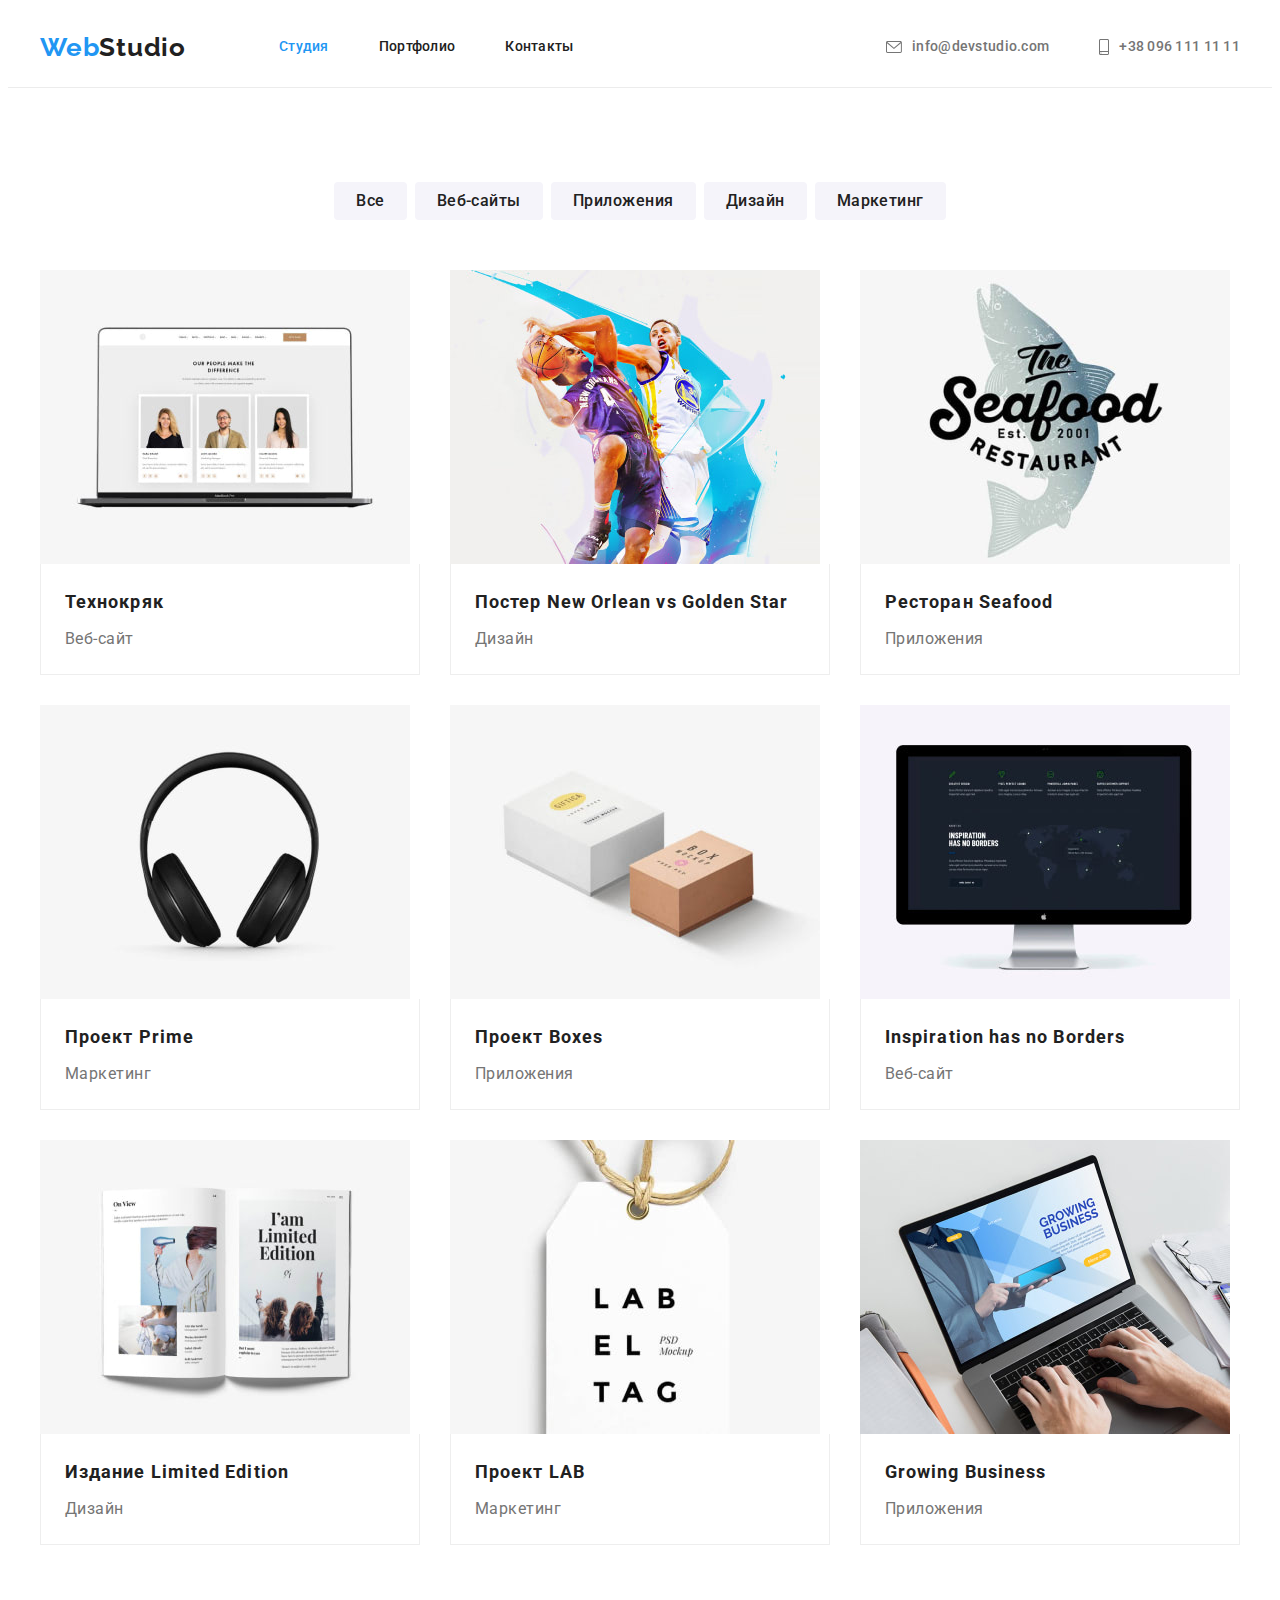
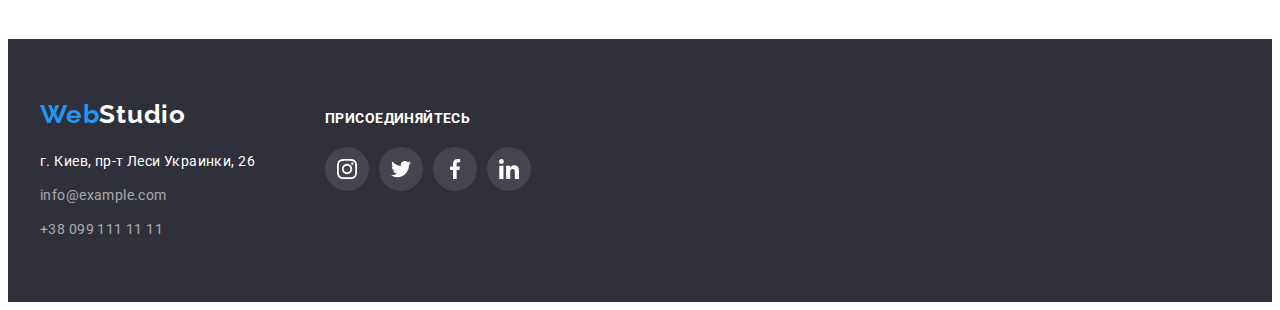
==== portfolio.html @ 2819d321 "copy hw-04" ====
<!DOCTYPE html>
<html lang="ru">
  <head>
    <meta charset="UTF-8" />
    <meta http-equiv="X-UA-Compatible" content="IE=edge" />
    <meta name="viewport" content="width=device-width, initial-scale=1.0" />
    <link
      href="https://fonts.googleapis.com/css2?family=Raleway:wght@700&family=Roboto:wght@400;500;700;900&display=swap"
      rel="stylesheet"
    />
    <link
      rel="stylesheet"
      href="https://cdnjs.cloudflare.com/ajax/libs/modern-normalize/1.1.0/modern-normalize.min.css"
      integrity="sha512-wpPYUAdjBVSE4KJnH1VR1HeZfpl1ub8YT/NKx4PuQ5NmX2tKuGu6U/JRp5y+Y8XG2tV+wKQpNHVUX03MfMFn9Q=="
      crossorigin="anonymous"
      referrerpolicy="no-referrer"
    />
    <link rel="stylesheet" href="./css/styles.css" />
    <title>Портфолио</title>
  </head>
  <body>
    <header class="header-page">
      <div class="container header-content">
        <!--Logo-->
        <a href="./index.html" class="logo">Web<span class="logo-primary">Studio</span> </a>

        <!--Navigation-->
        <nav>
          <ul class="site-nav">
            <li class="nav-item">
              <a href="./index.html" class="link current link-nav">Студия</a>
            </li>
            <li class="nav-item"><a href="./portfolio.html" class="link link-nav">Портфолио</a></li>
            <li class="nav-item"><a href="" class="link link-nav">Контакты</a></li>
          </ul>
        </nav>

        <!--Contacts-->
        <ul class="header-contacts">
          <li class="header-contact">
            <a class="link header-contact-link" href="mailto:info@devstudio.com"
              ><svg class="contact-icon" width="16" height="12">
                <use href="./images/symbol-defs.svg#icon-envelope"></use></svg
              >info@devstudio.com</a
            >
          </li>
          <li class="header-contact">
            <a class="link header-contact-link" href="tel:+380961111111"
              ><svg class="contact-icon" width="10" height="16">
                <use href="./images/symbol-defs.svg#icon-smartphone"></use></svg
              >+38 096 111 11 11</a
            >
          </li>
        </ul>
      </div>
    </header>
    <main>
      <section class="portfolio section">
        <div class="container">
          <h1 class="visually-hidden">Примеры работ</h1>
          <ul class="filter-list">
            <li class="filter-item"><button class="filter-btn" type="button">Все</button></li>
            <li class="filter-item"><button class="filter-btn" type="button">Веб-сайты</button></li>
            <li class="filter-item">
              <button class="filter-btn" type="button">Приложения</button>
            </li>
            <li class="filter-item"><button class="filter-btn" type="button">Дизайн</button></li>
            <li class="filter-item"><button class="filter-btn" type="button">Маркетинг</button></li>
          </ul>

          <ul class="portfolio-list">
            <li class="portfolio-item">
              <a href="" class="link-portfolio"
                ><img src="./images/portfolio/techno.jpg" alt="Технокряк" width="370" />
                <div class="portfolio-content">
                  <h2 class="portfolio-title">Технокряк</h2>
                  <p class="portfolio-text">Веб-сайт</p>
                </div></a
              >
            </li>
            <li class="portfolio-item">
              <a href="" class="link-portfolio"
                ><img
                  src="./images/portfolio/new-orlean.jpg"
                  alt="Постер New Orlean vs Golden Star"
                  width="370"
                />
                <div class="portfolio-content">
                  <h2 class="portfolio-title">Постер New Orlean vs Golden Star</h2>
                  <p class="portfolio-text">Дизайн</p>
                </div></a
              >
            </li>
            <li class="portfolio-item">
              <a href="" class="link-portfolio"
                ><img src="./images/portfolio/seafood.jpg" alt="Ресторан Seafood" width="370" />
                <div class="portfolio-content">
                  <h2 class="portfolio-title">Ресторан Seafood</h2>
                  <p class="portfolio-text">Приложения</p>
                </div>
              </a>
            </li>
            <li class="portfolio-item">
              <a href="" class="link-portfolio"
                ><img src="./images/portfolio/prime.jpg" alt="Проект Prime" width="370" />
                <div class="portfolio-content">
                  <h2 class="portfolio-title">Проект Prime</h2>
                  <p class="portfolio-text">Маркетинг</p>
                </div></a
              >
            </li>
            <li class="portfolio-item">
              <a href="" class="link-portfolio"
                ><img src="./images/portfolio/boxes.jpg" alt="Проект Boxes" width="370" />
                <div class="portfolio-content">
                  <h2 class="portfolio-title">Проект Boxes</h2>
                  <p class="portfolio-text">Приложения</p>
                </div></a
              >
            </li>
            <li class="portfolio-item">
              <a href="" class="link-portfolio"
                ><img
                  src="./images/portfolio/borders.jpg"
                  alt="Inspiration has no Borders"
                  width="370"
                />
                <div class="portfolio-content">
                  <h2 class="portfolio-title">Inspiration has no Borders</h2>
                  <p class="portfolio-text">Веб-сайт</p>
                </div></a
              >
            </li>
            <li class="portfolio-item">
              <a href="" class="link-portfolio"
                ><img
                  src="./images/portfolio/limited-editional.jpg"
                  alt="Издание Limited Edition"
                  width="370"
                />
                <div class="portfolio-content">
                  <h2 class="portfolio-title">Издание Limited Edition</h2>
                  <p class="portfolio-text">Дизайн</p>
                </div>
              </a>
            </li>
            <li class="portfolio-item">
              <a href="" class="link-portfolio"
                ><img src="./images/portfolio/lab.jpg" alt="Проект LAB" width="370" />
                <div class="portfolio-content">
                  <h2 class="portfolio-title">Проект LAB</h2>
                  <p class="portfolio-text">Маркетинг</p>
                </div></a
              >
            </li>
            <li class="portfolio-item">
              <a href="" class="link-portfolio"
                ><img src="./images/portfolio/growing.jpg" alt="Growing Business" width="370" />
                <div class="portfolio-content">
                  <h2 class="portfolio-title">Growing Business</h2>
                  <p class="portfolio-text">Приложения</p>
                </div></a
              >
            </li>
          </ul>
        </div>
      </section>
    </main>
    <footer class="footer-page">
      <div class="container footer-container">
        <div class="address-wrap">
          <a class="logo logo-footer" href="./index.html"
            >Web<span class="logo-secondary">Studio</span></a
          >
          <address>
            <ul class="contact-list">
              <li class="contact-item">
                <a
                  class="footer-address"
                  target="_blank"
                  rel="noopener noreferrer nofollow"
                  href="https://goo.gl/maps/fvT6WCYQJmj6T4Yx8"
                  >г. Киев, пр-т Леси Украинки, 26</a
                >
              </li>
              <li class="contact-item">
                <a class="footer-contact" href="mailto:info@example.com">info@example.com</a>
              </li>
              <li class="contact-item">
                <a class="footer-contact" href="tel:+380991111111">+38 099 111 11 11</a>
              </li>
            </ul>
          </address>
        </div>
        <div>
          <h2 class="title-social">присоединяйтесь</h2>
          <ul class="footer-social">
            <li>
              <a
                href=""
                class="link social-link footer-social-link"
                target="_blank"
                rel="noopener noreferrer nofollow"
                aria-label="instagram"
                ><svg class="social-icon footer-social-icon">
                  <use href="./images/symbol-defs.svg#icon-instagram"></use></svg
              ></a>
            </li>
            <li>
              <a
                href=""
                class="link social-link footer-social-link"
                target="_blank"
                rel="noopener noreferrer nofollow"
                aria-label="twitter"
                ><svg class="social-icon footer-social-icon">
                  <use href="./images/symbol-defs.svg#icon-twitter"></use></svg
              ></a>
            </li>
            <li>
              <a
                href=""
                class="link social-link footer-social-link"
                target="_blank"
                rel="noopener noreferrer nofollow"
                aria-label="facebook"
                ><svg class="social-icon footer-social-icon">
                  <use href="./images/symbol-defs.svg#icon-facebook"></use></svg
              ></a>
            </li>
            <li>
              <a
                href=""
                class="link social-link footer-social-link"
                target="_blank"
                rel="noopener noreferrer nofollow"
                aria-label="linkedin"
                ><svg class="social-icon footer-social-icon">
                  <use href="./images/symbol-defs.svg#icon-linkedin"></use></svg
              ></a>
            </li>
          </ul>
        </div>
      </div>
    </footer>
  </body>
</html>
---- css/styles.css ----
:root {
  --secondary-text-color: #ffffff;
  --primary-text-color: #212121;
  --tertiary-text-color: #757575;
  --hover-text-color: #2196f3;
  --primary-bg-color: #ffffff;
  --secondary-bg-color: #2f303a;
  --tertiary-bg-color: #f5f4fa;
  --hover-bg-color: #188ce8;
  --logo-primary-color: #000000;
  --icon-color: #afb1b8;
}

body {
  font-family: 'Roboto', sans-serif;
  font-size: 14px;
  color: var(--primary-text-color);
}

p,
h1,
h2,
h3,
h4,
h5,
h6 {
  margin: 0;
}

ul {
  margin: 0;
  padding-left: 0;
  list-style: none;
}

img {
  display: block;
  max-width: 100%;
  height: auto;
}

.container {
  max-width: 1200px;
  padding-left: 15px;
  padding-right: 15px;
  margin-left: auto;
  margin-right: auto;
}

.link {
  text-decoration: none;
  font-weight: 500;
  line-height: 1.14;
  letter-spacing: 0.02em;
  color: var(--primary-text-color);
}

.link:hover,
.link:focus {
  color: var(--hover-text-color);
}

.current {
  color: var(--hover-text-color);
}

.visually-hidden {
  position: absolute;
  white-space: nowrap;
  width: 1px;
  height: 1px;
  overflow: hidden;
  border: 0;
  padding: 0;
  clip: rect(0 0 0 0);
  clip-path: inset(50%);
  margin: -1px;
}

/* HOME */
/* -----------------HEADER---------------------- */
.header-page {
  border-bottom: 1px solid #ececec;
}
.header-content {
  display: flex;
  align-items: center;
}
.logo {
  display: block;
  padding-top: 24px;
  padding-bottom: 24px;
  margin-right: 93px;

  font-family: 'Raleway', sans-serif;
  font-weight: 700;
  font-size: 26px;
  line-height: 1.19;
  text-decoration: none;
  letter-spacing: 0.03em;
  color: var(--hover-text-color);
}

.logo-primary {
  color: var(--primary-text-color);
}

.site-nav {
  display: flex;
  column-gap: 50px;
}

.link-nav {
  display: block;
  padding-top: 24px;
  padding-bottom: 24px;
}

.header-contacts {
  display: flex;
  margin-left: auto;
  column-gap: 50px;
}

.header-contact-link {
  display: flex;
  justify-content: center;
  align-items: center;
  gap: 10px;
  padding-top: 24px;
  padding-bottom: 24px;
  color: var(--tertiary-text-color);
}

.contact-icon {
  fill: currentColor;
}

/* -----------------MAIN-------------------------- */
.section {
  padding-top: 94px;
  padding-bottom: 94px;
}

.section-title {
  margin-bottom: 50px;
  font-size: 36px;
  line-height: 1.16;
  text-align: center;
  letter-spacing: 0.03em;
}

/* HERO */
.hero {
  max-width: 1600px;
  margin: 0 auto;
  padding: 200px 0;
  background-color: var(--secondary-bg-color);
  background-image: linear-gradient(rgba(47, 48, 58, 0.4), rgba(47, 48, 58, 0.4)),
    url(../images/bg-hero.png);
  background-repeat: no-repeat;
  background-size: cover;
  background-position: center;
}
.hero-title {
  margin-left: auto;
  margin-right: auto;
  margin-bottom: 30px;
  max-width: 696px;

  font-weight: 900;
  font-size: 44px;
  line-height: 1.36;
  text-align: center;
  letter-spacing: 0.06em;
  text-transform: uppercase;
  color: var(--secondary-text-color);
}

.hero-button {
  display: block;
  margin-left: auto;
  margin-right: auto;
  padding: 10px 32px;
  border-radius: 4px;
  box-shadow: 0px 4px 4px rgba(0, 0, 0, 0.15);
  border: none;

  font-weight: 700;
  font-size: 16px;
  line-height: 1.88;
  text-align: center;
  letter-spacing: 0.06em;
  color: var(--secondary-text-color);
  cursor: pointer;

  background-color: var(--hover-text-color);
}

.hero-button:focus,
.hero-button:hover {
  background-color: var(--hover-bg-color);
}

/*Features*/

.features {
  padding-bottom: 0;
}

.feature-list {
  display: flex;
  gap: 30px;
  flex-wrap: wrap;
}

.feature-item {
  width: calc((100% - 90px) / 4);
}

.feature-wrap-icon {
  display: flex;
  justify-content: center;
  align-items: center;
  height: 120px;
  margin-bottom: 30px;
  background: var(--tertiary-bg-color);
  border-radius: 4px;
}

.feature-icon {
  width: 70px;
  height: 70px;
}
.feature-title {
  margin-bottom: 10px;

  line-height: 1.14;
  font-size: 14px;
  letter-spacing: 0.03em;
  text-transform: uppercase;
}

.feature-text {
  line-height: 1.71;
  letter-spacing: 0.03em;
  color: var(--tertiary-text-color);
}

/* -----------------What are we doing---------------------- */

.example-list {
  display: flex;
  gap: 30px;
  flex-wrap: wrap;
}

.example-item {
  width: calc((100% - 60px) / 3);
}

/* -----------------Team---------------------- */
.team {
  background-color: var(--tertiary-bg-color);
}

.team-list {
  display: flex;
  flex-wrap: wrap;
  gap: 30px;
}

.team-item {
  width: calc((100% - 90px) / 4);
  box-shadow: 0px 1px 3px rgba(0, 0, 0, 0.12), 0px 1px 1px rgba(0, 0, 0, 0.14),
    0px 2px 1px rgba(0, 0, 0, 0.2);
  border-radius: 0px 0px 4px 4px;

  background-color: var(--primary-bg-color);
}
.team-content {
  padding: 30px 0;
}

.team-title {
  margin-bottom: 10px;

  font-weight: 500;
  font-size: 16px;
  line-height: 1.19;
  letter-spacing: 0.03em;
  text-align: center;
}

.team-text {
  margin-bottom: 16px;
  font-size: 16px;
  line-height: 1.19;
  text-align: center;
  letter-spacing: 0.03em;
  color: var(--tertiary-text-color);
}

.social-list {
  display: flex;
  justify-content: center;
  align-items: center;
  gap: 10px;
}

.social-link {
  display: flex;
  justify-content: center;
  align-items: center;
  width: 44px;
  height: 44px;
  border-radius: 50%;
  color: var(--icon-color);
}

.social-link:hover,
.social-link:focus {
  background-color: var(--hover-text-color);
  color: var(--primary-bg-color);
}

.social-icon {
  width: 20px;
  height: 20px;
  fill: currentColor;
}

/* Our clients */
.clients {
  display: flex;
  gap: 30px;
}

.client {
  height: 92px;
  width: calc((100% - 150px) / 6);
}
.client-link {
  width: 100%;
  height: 100%;
  display: flex;
  align-items: center;
  justify-content: center;

  border: 1px solid var(--icon-color);
  border-radius: 4px;
  color: var(--icon-color);
}

.client-link:hover,
.client-link:focus {
  border-color: var(--hover-text-color);
}

.client-icon {
  width: 106px;
  height: 60px;

  fill: currentColor;
}
/* -----------------Footer---------------------- */
.footer-page {
  padding-top: 60px;
  padding-bottom: 60px;

  background-color: var(--secondary-bg-color);
}
.footer-container {
  display: flex;
  align-items: baseline;
}

.address-wrap {
  margin-right: 70px;
}
.logo-footer {
  padding: 0;
  margin-bottom: 20px;
  margin-right: 0;
}
.logo-secondary {
  color: var(--secondary-text-color);
}

.contact-item:not(:last-child) {
  margin-bottom: 10px;
}

.footer-address {
  text-decoration: none;
  font-style: normal;
  line-height: 1.71;
  letter-spacing: 0.03em;
  color: var(--secondary-text-color);
}

.footer-contact {
  text-decoration: none;
  font-style: normal;
  line-height: 1.71;
  letter-spacing: 0.03em;
  color: rgba(255, 255, 255, 0.6);
}
.footer-address:hover,
.footer-address:focus,
.footer-contact:hover,
.footer-contact:focus {
  color: var(--hover-text-color);
}

.title-social {
  margin-bottom: 20px;
  color: var(--primary-bg-color);
  text-transform: uppercase;
  font-size: 14px;
  line-height: 1.14;
  letter-spacing: 0.03em;
}

.footer-social {
  gap: 10px;
  display: flex;
}

.footer-social-link {
  background-color: rgba(255, 255, 255, 0.1);
  color: var(--primary-bg-color);
}
.footer-social-link:focus,
.footer-social-link:hover {
  background-color: var(--hover-text-color);
}

.footer-social-icon {
  fill: currentColor;
}

/* PORTFOLIO */

.filter-list {
  display: flex;
  margin-bottom: 50px;
  justify-content: center;
}

.filter-item:not(:last-child) {
  margin-right: 8px;
}

.filter-btn {
  display: block;
  padding: 6px 22px;
  border-radius: 4px;
  border: none;

  font-family: inherit;
  font-weight: 500;
  font-size: 16px;
  line-height: 1.62;
  text-align: center;
  letter-spacing: 0.03em;
  color: var(--primary-text-color);
  cursor: pointer;

  background-color: var(--tertiary-bg-color);
}

.filter-btn:focus,
.filter-btn:hover {
  color: var(--secondary-text-color);
  background-color: var(--hover-text-color);
  box-shadow: 0px 3px 1px rgba(0, 0, 0, 0.1), 0px 1px 2px rgba(0, 0, 0, 0.08),
    0px 2px 2px rgba(0, 0, 0, 0.12);
}

.portfolio-list {
  display: flex;
  flex-wrap: wrap;
  gap: 30px;
}

.portfolio-item {
  width: calc((100% - 60px) / 3);
}

.link-portfolio {
  display: block;
  text-decoration: none;
}

.link-portfolio:hover,
.link-portfolio:focus {
  box-shadow: 0px 1px 1px rgba(0, 0, 0, 0.12), 0px 4px 4px rgba(0, 0, 0, 0.06),
    1px 4px 6px rgba(0, 0, 0, 0.16);
}

.portfolio-content {
  padding: 20px 24px;
  border-left: 1px solid #eeeeee;
  border-right: 1px solid #eeeeee;
  border-bottom: 1px solid #eeeeee;
}

.portfolio-title {
  margin-bottom: 4px;
  font-size: 18px;
  line-height: 2;
  letter-spacing: 0.06em;
  color: var(--primary-text-color);
}

.portfolio-text {
  font-size: 16px;
  line-height: 1.88;
  letter-spacing: 0.03em;
  color: var(--tertiary-text-color);
}
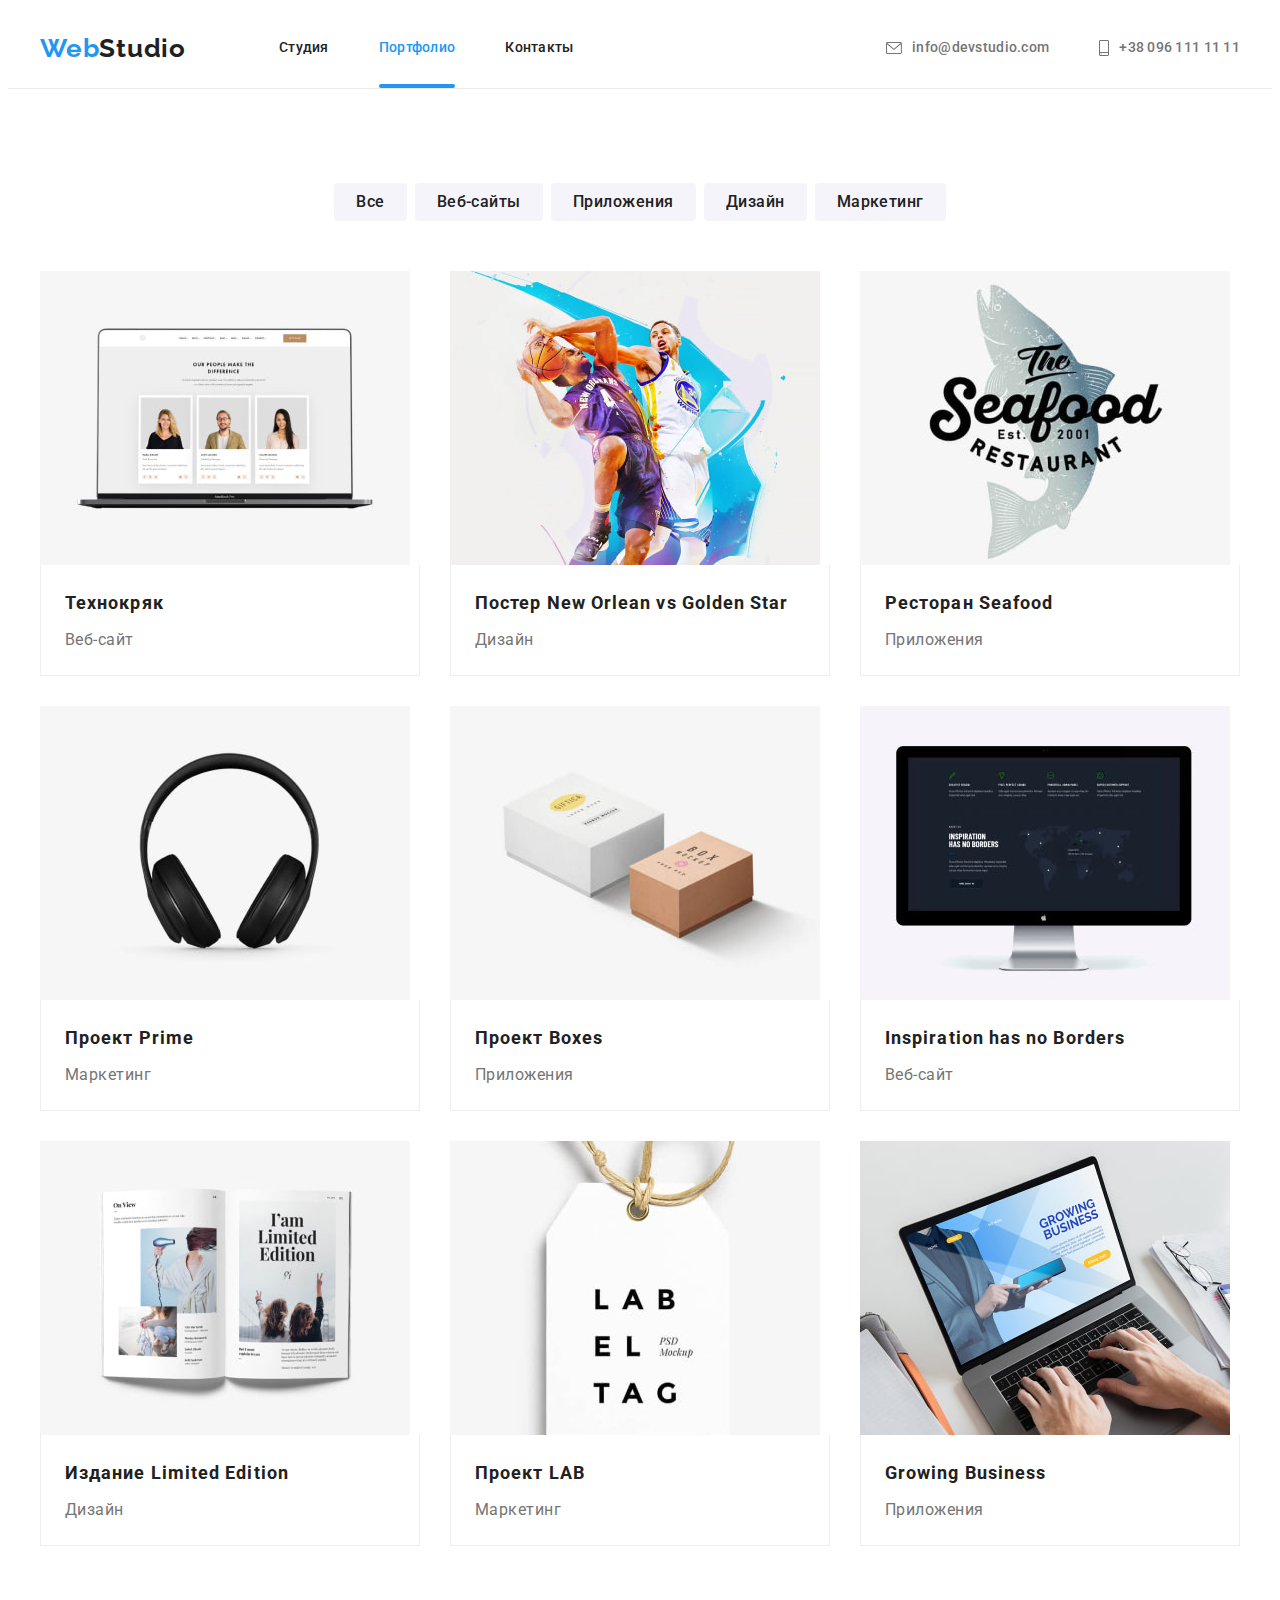
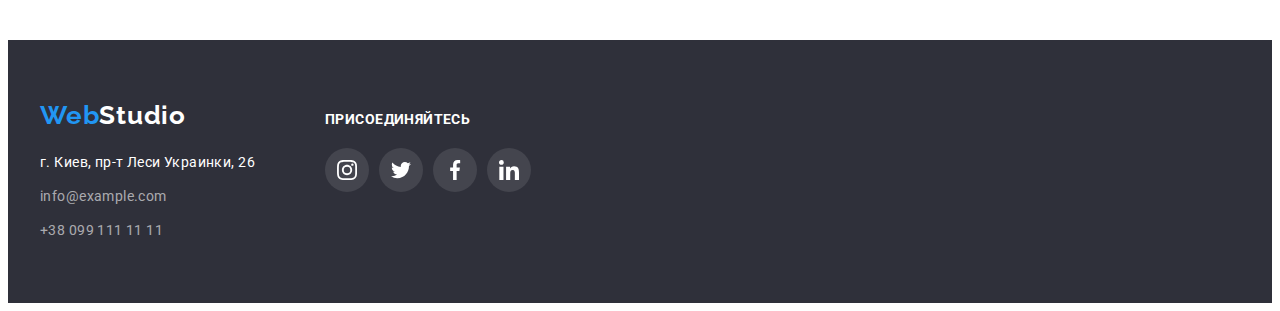
==== commit 83ba499d: "add animation" ====
--- a/portfolio.html
+++ b/portfolio.html
@@ -28,9 +28,11 @@
         <nav>
           <ul class="site-nav">
             <li class="nav-item">
-              <a href="./index.html" class="link current link-nav">Студия</a>
-            </li>
-            <li class="nav-item"><a href="./portfolio.html" class="link link-nav">Портфолио</a></li>
+              <a href="./index.html" class="link link-nav">Студия</a>
+            </li>
+            <li class="nav-item">
+              <a href="./portfolio.html" class="link current link-nav">Портфолио</a>
+            </li>
             <li class="nav-item"><a href="" class="link link-nav">Контакты</a></li>
           </ul>
         </nav>
@@ -70,8 +72,15 @@
 
           <ul class="portfolio-list">
             <li class="portfolio-item">
-              <a href="" class="link-portfolio"
-                ><img src="./images/portfolio/techno.jpg" alt="Технокряк" width="370" />
+              <a href="" class="link-portfolio">
+                <div class="portfolio-thumb">
+                  <img src="./images/portfolio/techno.jpg" alt="Технокряк" width="370" />
+                  <p class="portfolio-text-overlay">
+                    Ресурс предлагает комплексные предложения с разным уровнем функционала и
+                    сервисов. Все это позволит посетителю получить исчерпывающие сведения о компании
+                    или частном лице.
+                  </p>
+                </div>
                 <div class="portfolio-content">
                   <h2 class="portfolio-title">Технокряк</h2>
                   <p class="portfolio-text">Веб-сайт</p>
@@ -79,12 +88,19 @@
               >
             </li>
             <li class="portfolio-item">
-              <a href="" class="link-portfolio"
-                ><img
-                  src="./images/portfolio/new-orlean.jpg"
-                  alt="Постер New Orlean vs Golden Star"
-                  width="370"
-                />
+              <a href="" class="link-portfolio">
+                <div class="portfolio-thumb">
+                  <img
+                    src="./images/portfolio/new-orlean.jpg"
+                    alt="Постер New Orlean vs Golden Star"
+                    width="370"
+                  />
+                  <p class="portfolio-text-overlay">
+                    Ресурс предлагает комплексные предложения с разным уровнем функционала и
+                    сервисов. Все это позволит посетителю получить исчерпывающие сведения о компании
+                    или частном лице.
+                  </p>
+                </div>
                 <div class="portfolio-content">
                   <h2 class="portfolio-title">Постер New Orlean vs Golden Star</h2>
                   <p class="portfolio-text">Дизайн</p>
@@ -92,8 +108,15 @@
               >
             </li>
             <li class="portfolio-item">
-              <a href="" class="link-portfolio"
-                ><img src="./images/portfolio/seafood.jpg" alt="Ресторан Seafood" width="370" />
+              <a href="" class="link-portfolio">
+                <div class="portfolio-thumb">
+                  <img src="./images/portfolio/seafood.jpg" alt="Ресторан Seafood" width="370" />
+                  <p class="portfolio-text-overlay">
+                    Ресурс предлагает комплексные предложения с разным уровнем функционала и
+                    сервисов. Все это позволит посетителю получить исчерпывающие сведения о компании
+                    или частном лице.
+                  </p>
+                </div>
                 <div class="portfolio-content">
                   <h2 class="portfolio-title">Ресторан Seafood</h2>
                   <p class="portfolio-text">Приложения</p>
@@ -101,8 +124,15 @@
               </a>
             </li>
             <li class="portfolio-item">
-              <a href="" class="link-portfolio"
-                ><img src="./images/portfolio/prime.jpg" alt="Проект Prime" width="370" />
+              <a href="" class="link-portfolio">
+                <div class="portfolio-thumb">
+                  <img src="./images/portfolio/prime.jpg" alt="Проект Prime" width="370" />
+                  <p class="portfolio-text-overlay">
+                    Ресурс предлагает комплексные предложения с разным уровнем функционала и
+                    сервисов. Все это позволит посетителю получить исчерпывающие сведения о компании
+                    или частном лице.
+                  </p>
+                </div>
                 <div class="portfolio-content">
                   <h2 class="portfolio-title">Проект Prime</h2>
                   <p class="portfolio-text">Маркетинг</p>
@@ -110,8 +140,15 @@
               >
             </li>
             <li class="portfolio-item">
-              <a href="" class="link-portfolio"
-                ><img src="./images/portfolio/boxes.jpg" alt="Проект Boxes" width="370" />
+              <a href="" class="link-portfolio">
+                <div class="portfolio-thumb">
+                  <img src="./images/portfolio/boxes.jpg" alt="Проект Boxes" width="370" />
+                  <p class="portfolio-text-overlay">
+                    Ресурс предлагает комплексные предложения с разным уровнем функционала и
+                    сервисов. Все это позволит посетителю получить исчерпывающие сведения о компании
+                    или частном лице.
+                  </p>
+                </div>
                 <div class="portfolio-content">
                   <h2 class="portfolio-title">Проект Boxes</h2>
                   <p class="portfolio-text">Приложения</p>
@@ -119,12 +156,19 @@
               >
             </li>
             <li class="portfolio-item">
-              <a href="" class="link-portfolio"
-                ><img
-                  src="./images/portfolio/borders.jpg"
-                  alt="Inspiration has no Borders"
-                  width="370"
-                />
+              <a href="" class="link-portfolio">
+                <div class="portfolio-thumb">
+                  <img
+                    src="./images/portfolio/borders.jpg"
+                    alt="Inspiration has no Borders"
+                    width="370"
+                  />
+                  <p class="portfolio-text-overlay">
+                    Ресурс предлагает комплексные предложения с разным уровнем функционала и
+                    сервисов. Все это позволит посетителю получить исчерпывающие сведения о компании
+                    или частном лице.
+                  </p>
+                </div>
                 <div class="portfolio-content">
                   <h2 class="portfolio-title">Inspiration has no Borders</h2>
                   <p class="portfolio-text">Веб-сайт</p>
@@ -132,12 +176,19 @@
               >
             </li>
             <li class="portfolio-item">
-              <a href="" class="link-portfolio"
-                ><img
-                  src="./images/portfolio/limited-editional.jpg"
-                  alt="Издание Limited Edition"
-                  width="370"
-                />
+              <a href="" class="link-portfolio">
+                <div class="portfolio-thumb">
+                  <img
+                    src="./images/portfolio/limited-editional.jpg"
+                    alt="Издание Limited Edition"
+                    width="370"
+                  />
+                  <p class="portfolio-text-overlay">
+                    Ресурс предлагает комплексные предложения с разным уровнем функционала и
+                    сервисов. Все это позволит посетителю получить исчерпывающие сведения о компании
+                    или частном лице.
+                  </p>
+                </div>
                 <div class="portfolio-content">
                   <h2 class="portfolio-title">Издание Limited Edition</h2>
                   <p class="portfolio-text">Дизайн</p>
@@ -145,8 +196,16 @@
               </a>
             </li>
             <li class="portfolio-item">
-              <a href="" class="link-portfolio"
-                ><img src="./images/portfolio/lab.jpg" alt="Проект LAB" width="370" />
+              <a href="" class="link-portfolio">
+                <div class="portfolio-thumb">
+                  <img src="./images/portfolio/lab.jpg" alt="Проект LAB" width="370" />
+
+                  <p class="portfolio-text-overlay">
+                    Ресурс предлагает комплексные предложения с разным уровнем функционала и
+                    сервисов. Все это позволит посетителю получить исчерпывающие сведения о компании
+                    или частном лице.
+                  </p>
+                </div>
                 <div class="portfolio-content">
                   <h2 class="portfolio-title">Проект LAB</h2>
                   <p class="portfolio-text">Маркетинг</p>
@@ -154,8 +213,15 @@
               >
             </li>
             <li class="portfolio-item">
-              <a href="" class="link-portfolio"
-                ><img src="./images/portfolio/growing.jpg" alt="Growing Business" width="370" />
+              <a href="" class="link-portfolio">
+                <div class="portfolio-thumb">
+                  <img src="./images/portfolio/growing.jpg" alt="Growing Business" width="370" />
+                  <p class="portfolio-text-overlay">
+                    Ресурс предлагает комплексные предложения с разным уровнем функционала и
+                    сервисов. Все это позволит посетителю получить исчерпывающие сведения о компании
+                    или частном лице.
+                  </p>
+                </div>
                 <div class="portfolio-content">
                   <h2 class="portfolio-title">Growing Business</h2>
                   <p class="portfolio-text">Приложения</p>
--- a/css/styles.css
+++ b/css/styles.css
@@ -9,6 +9,9 @@
   --hover-bg-color: #188ce8;
   --logo-primary-color: #000000;
   --icon-color: #afb1b8;
+
+  --duration: 250ms;
+  --timing-function: cubic-bezier(0.4, 0, 0.2, 1);
 }
 
 body {
@@ -53,6 +56,8 @@
   line-height: 1.14;
   letter-spacing: 0.02em;
   color: var(--primary-text-color);
+
+  transition: color var(--duration) var(--timing-function);
 }
 
 .link:hover,
@@ -61,7 +66,20 @@
 }
 
 .current {
+  position: relative;
   color: var(--hover-text-color);
+}
+
+.current::after {
+  position: absolute;
+  content: '';
+  left: 0;
+  bottom: 0;
+  width: 100%;
+  height: 4px;
+
+  border-radius: 2px;
+  background-color: var(--hover-text-color);
 }
 
 .visually-hidden {
@@ -77,11 +95,71 @@
   margin: -1px;
 }
 
+/* Modal Window */
+.backdrop {
+  position: fixed;
+  width: 100%;
+  height: 100%;
+  top: 0;
+  left: 0;
+
+  background-color: rgba(0, 0, 0, 0.2);
+  transition: opacity var(--duration) var(--timing-function),
+    visibility var(--duration) var(--timing-function),
+    background-color var(--duration) var(--timing-function);
+}
+.backdrop.is-hidden .modal {
+  transform: translate(-50%, 100%) rotate(40deg) scale(0.1);
+  transform-origin: left top;
+}
+
+.modal {
+  position: absolute;
+  width: 528px;
+  min-height: 581px;
+  top: 50%;
+  left: 50%;
+  transform: translate(-50%, -50%) scale(1);
+  transform-origin: left top;
+
+  background-color: var(--secondary-text-color);
+  box-shadow: 0px 1px 3px rgba(0, 0, 0, 0.12), 0px 1px 1px rgba(0, 0, 0, 0.14),
+    0px 2px 1px rgba(0, 0, 0, 0.2);
+  border-radius: 4px;
+
+  transition: transform var(--duration) var(--timing-function);
+}
+.is-hidden {
+  visibility: hidden;
+  pointer-events: none;
+  opacity: 0;
+}
+
+.modal-button {
+  position: absolute;
+  top: 0;
+  right: 0;
+  padding: 0;
+  display: flex;
+  justify-content: center;
+  align-items: center;
+  width: 30px;
+  height: 30px;
+  margin-top: 8px;
+  margin-right: 8px;
+
+  border-radius: 50%;
+  border: 1px solid rgba(0, 0, 0, 0.1);
+  background-color: var(--secondary-text-color);
+  cursor: pointer;
+}
+
 /* HOME */
 /* -----------------HEADER---------------------- */
 .header-page {
   border-bottom: 1px solid #ececec;
 }
+
 .header-content {
   display: flex;
   align-items: center;
@@ -112,8 +190,8 @@
 
 .link-nav {
   display: block;
-  padding-top: 24px;
-  padding-bottom: 24px;
+  padding-top: 32px;
+  padding-bottom: 32px;
 }
 
 .header-contacts {
@@ -195,6 +273,7 @@
   cursor: pointer;
 
   background-color: var(--hover-text-color);
+  transition: background-color var(--duration) var(--timing-function);
 }
 
 .hero-button:focus,
@@ -256,7 +335,26 @@
 }
 
 .example-item {
+  position: relative;
   width: calc((100% - 60px) / 3);
+}
+
+.example-title {
+  position: absolute;
+  left: 0;
+  bottom: 0;
+  width: 100%;
+  text-align: center;
+  padding-top: 27px;
+  padding-bottom: 27px;
+
+  font-weight: 700;
+  font-size: 14px;
+  line-height: 1.14;
+  letter-spacing: 0.03em;
+  text-transform: uppercase;
+  color: var(--secondary-text-color);
+  background-color: rgba(47, 48, 58, 0.8);
 }
 
 /* -----------------Team---------------------- */
@@ -316,6 +414,8 @@
   height: 44px;
   border-radius: 50%;
   color: var(--icon-color);
+  transition: color var(--duration) var(--timing-function),
+    background-color var(--duration) var(--timing-function);
 }
 
 .social-link:hover,
@@ -350,6 +450,8 @@
   border: 1px solid var(--icon-color);
   border-radius: 4px;
   color: var(--icon-color);
+  transition: color var(--duration) var(--timing-function),
+    border-color var(--duration) var(--timing-function);
 }
 
 .client-link:hover,
@@ -397,6 +499,7 @@
   line-height: 1.71;
   letter-spacing: 0.03em;
   color: var(--secondary-text-color);
+  transition: color var(--duration) var(--timing-function);
 }
 
 .footer-contact {
@@ -405,9 +508,13 @@
   line-height: 1.71;
   letter-spacing: 0.03em;
   color: rgba(255, 255, 255, 0.6);
+  transition: color var(--duration) var(--timing-function);
 }
 .footer-address:hover,
-.footer-address:focus,
+.footer-address:focus {
+  color: var(--hover-text-color);
+}
+
 .footer-contact:hover,
 .footer-contact:focus {
   color: var(--hover-text-color);
@@ -468,6 +575,10 @@
   cursor: pointer;
 
   background-color: var(--tertiary-bg-color);
+
+  transition: color var(--duration) var(--timing-function),
+    background-color var(--duration) var(--timing-function),
+    box-shadow var(--duration) var(--timing-function);
 }
 
 .filter-btn:focus,
@@ -491,12 +602,45 @@
 .link-portfolio {
   display: block;
   text-decoration: none;
+
+  transition: box-shadow var(--duration) var(--timing-function);
 }
 
 .link-portfolio:hover,
 .link-portfolio:focus {
   box-shadow: 0px 1px 1px rgba(0, 0, 0, 0.12), 0px 4px 4px rgba(0, 0, 0, 0.06),
     1px 4px 6px rgba(0, 0, 0, 0.16);
+}
+
+.link-portfolio:focus .portfolio-text-overlay,
+.link-portfolio:hover .portfolio-text-overlay {
+  transform: translateY(0);
+}
+
+.portfolio-thumb {
+  position: relative;
+  overflow: hidden;
+}
+
+.portfolio-text-overlay {
+  position: absolute;
+  overflow: auto;
+  padding: 63px 24px;
+  width: 100%;
+  height: 100%;
+  top: 0;
+  left: 0;
+  transform: translateY(100%);
+
+  font-style: normal;
+  font-weight: 400;
+  font-size: 18px;
+  line-height: 1.56;
+  letter-spacing: 0.03em;
+  color: var(--secondary-text-color);
+  background-color: rgba(33, 150, 243, 0.9);
+
+  transition: transform var(--duration) var(--timing-function);
 }
 
 .portfolio-content {
